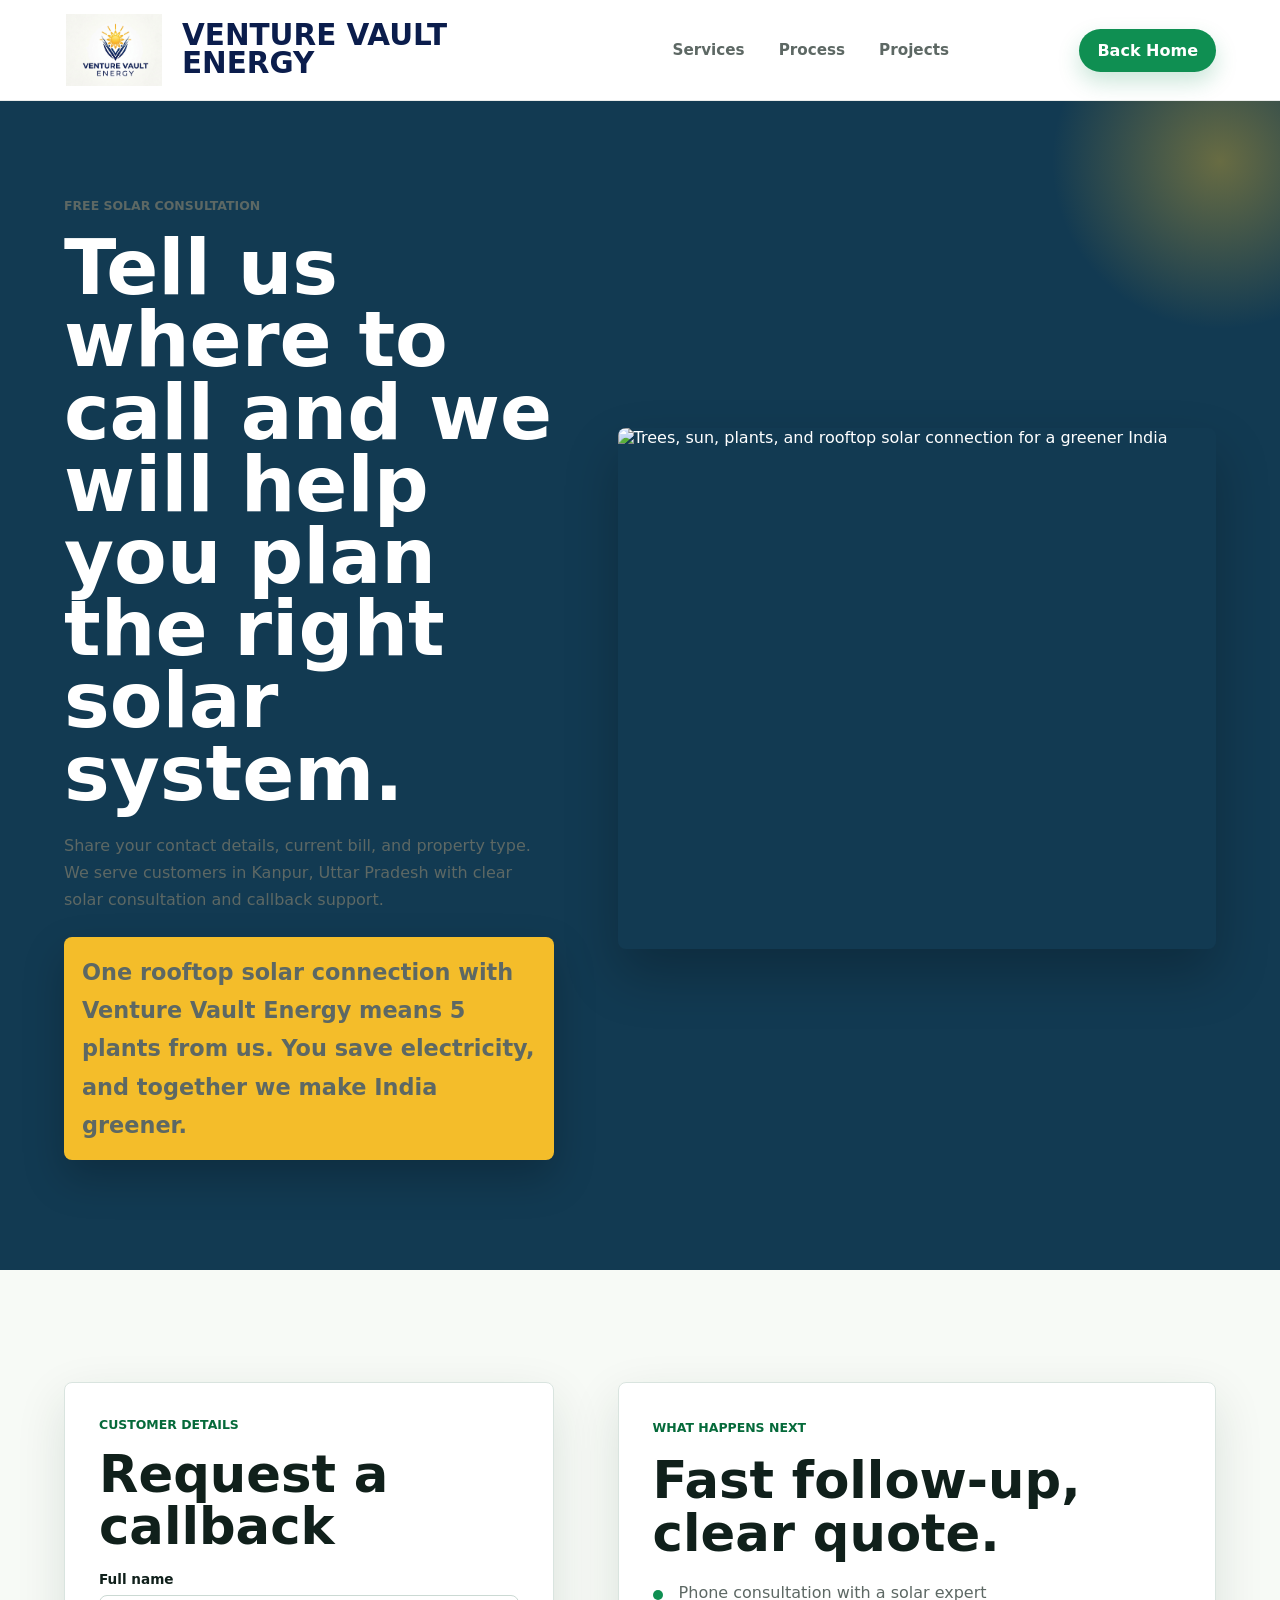
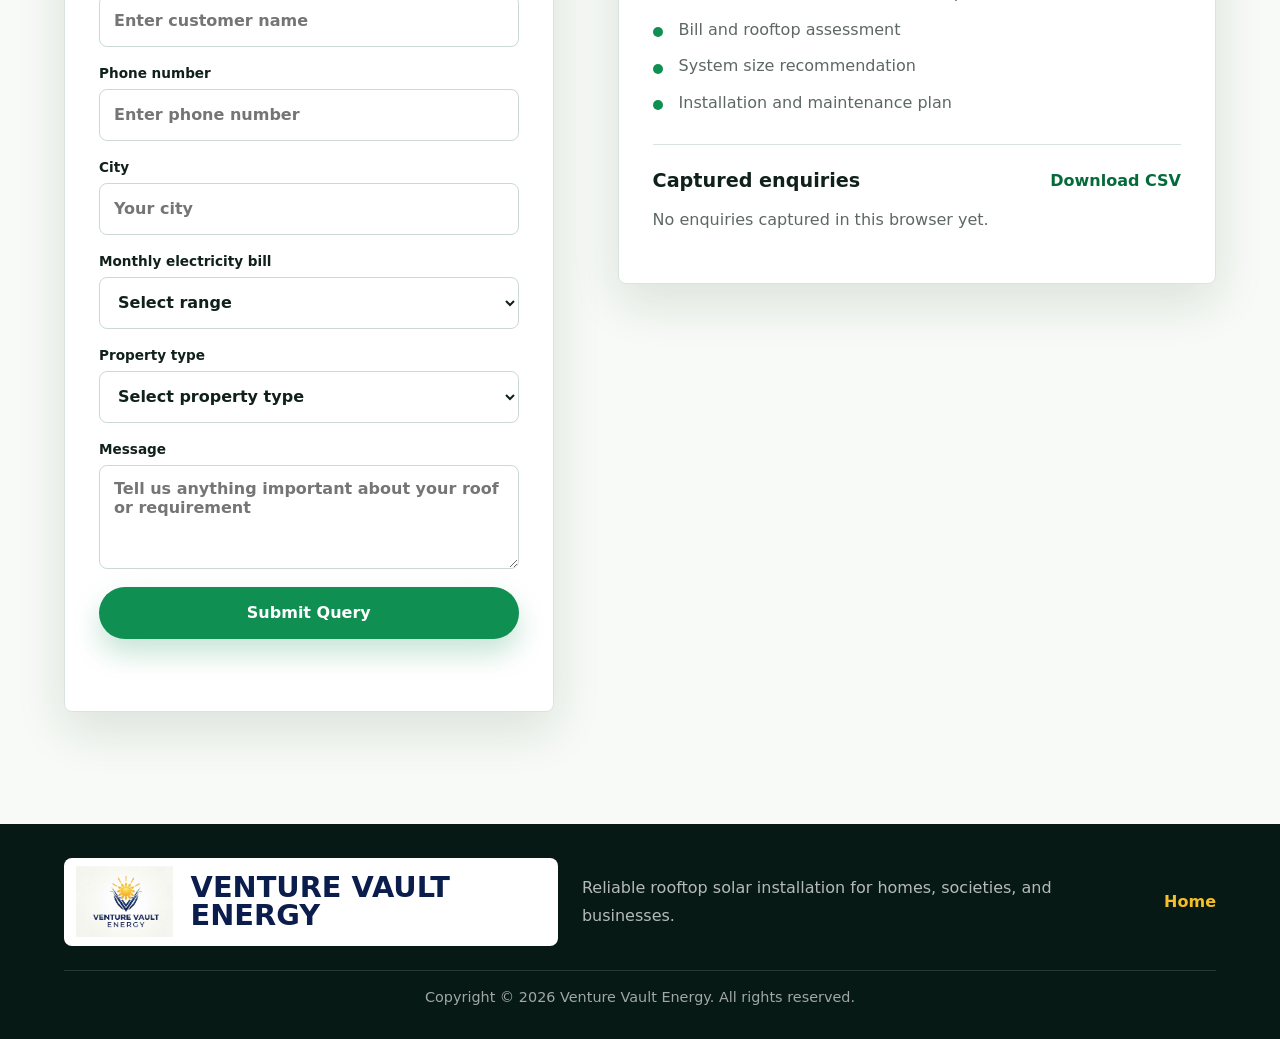
==== query.html @ 75ace48b "Add files via upload" ====
<!doctype html>
<html lang="en">
  <head>
    <meta charset="utf-8">
    <meta name="viewport" content="width=device-width, initial-scale=1">
    <title>Solar Query | Venture Vault Energy</title>
    <meta name="description" content="Share your details with Venture Vault Energy for a rooftop solar consultation.">
    <link rel="stylesheet" href="styles.css">
  </head>
  <body>
    <header class="site-header">
      <a class="brand" href="index.html" aria-label="Venture Vault Energy home">
        <img class="brand-logo" src="logo.jpg" alt="Venture Vault Energy logo" onerror="this.classList.add('is-hidden')">
        <span class="brand-fallback">Venture Vault Energy</span>
      </a>
      <nav class="nav-links" aria-label="Primary navigation">
        <a href="index.html#services">Services</a>
        <a href="index.html#process">Process</a>
        <a href="index.html#projects">Projects</a>
      </nav>
      <a class="header-cta" href="index.html">Back Home</a>
    </header>

    <main>
      <section class="query-hero">
        <div class="section-inner query-hero-grid">
          <div>
            <p class="eyebrow">Free solar consultation</p>
            <h1>Tell us where to call and we will help you plan the right solar system.</h1>
            <p>Share your contact details, current bill, and property type. We serve customers in Kanpur, Uttar Pradesh with clear solar consultation and callback support.</p>
            <p class="eco-promise">One rooftop solar connection with Venture Vault Energy means 5 plants from us. You save electricity, and together we make India greener.</p>
          </div>
          <img src="assets/trees-sun-solar.svg" alt="Trees, sun, plants, and rooftop solar connection for a greener India">
        </div>
      </section>

      <section class="query-section">
        <div class="section-inner query-layout">
          <form class="lead-form" data-lead-form>
            <div class="form-heading">
              <p class="eyebrow dark">Customer details</p>
              <h2>Request a callback</h2>
            </div>
            <label>
              <span>Full name</span>
              <input name="name" autocomplete="name" placeholder="Enter customer name" required>
            </label>
            <label>
              <span>Phone number</span>
              <input name="phone" autocomplete="tel" inputmode="tel" placeholder="Enter phone number" required>
            </label>
            <label>
              <span>City</span>
              <input name="city" autocomplete="address-level2" placeholder="Your city">
            </label>
            <label>
              <span>Monthly electricity bill</span>
              <select name="bill">
                <option value="">Select range</option>
                <option>Rs. 2,000 - Rs. 5,000</option>
                <option>Rs. 5,000 - Rs. 10,000</option>
                <option>Rs. 10,000 - Rs. 25,000</option>
                <option>Above Rs. 25,000</option>
              </select>
            </label>
            <label>
              <span>Property type</span>
              <select name="property">
                <option value="">Select property type</option>
                <option>Independent home</option>
                <option>Housing society</option>
                <option>Commercial building</option>
                <option>Factory or warehouse</option>
              </select>
            </label>
            <label>
              <span>Message</span>
              <textarea name="message" rows="4" placeholder="Tell us anything important about your roof or requirement"></textarea>
            </label>
            <button class="button primary full" type="submit">Submit Query</button>
            <p class="form-status" data-form-status role="status" aria-live="polite"></p>
          </form>

          <aside class="lead-panel">
            <div>
              <p class="eyebrow dark">What happens next</p>
              <h2>Fast follow-up, clear quote.</h2>
              <ul class="check-list">
                <li>Phone consultation with a solar expert</li>
                <li>Bill and rooftop assessment</li>
                <li>System size recommendation</li>
                <li>Installation and maintenance plan</li>
              </ul>
            </div>
            <div class="saved-leads">
              <div class="saved-leads-header">
                <h3>Captured enquiries</h3>
                <button class="text-button" type="button" data-download-leads>Download CSV</button>
              </div>
              <div data-leads-list class="leads-list">
                <p>No enquiries captured in this browser yet.</p>
              </div>
            </div>
          </aside>
        </div>
      </section>
    </main>

    <footer class="site-footer">
      <div class="footer-inner">
        <a class="brand footer-brand" href="index.html">
          <img class="brand-logo" src="logo.jpg" alt="Venture Vault Energy logo" onerror="this.classList.add('is-hidden')">
          <span class="brand-fallback">Venture Vault Energy</span>
        </a>
        <p>Reliable rooftop solar installation for homes, societies, and businesses.</p>
        <a href="index.html">Home</a>
      </div>
      <div class="footer-legal">
        <p>Copyright © 2026 Venture Vault Energy. All rights reserved.</p>
      </div>
    </footer>

    <script src="script.js"></script>
  </body>
</html>
---- styles.css ----
:root {
  --ink: #10201b;
  --muted: #5d6864;
  --line: #d9e4df;
  --paper: #f7faf6;
  --white: #ffffff;
  --green: #0f8f52;
  --green-dark: #056a3a;
  --sun: #f4bd2a;
  --aqua: #dff5ef;
  --blue: #123a52;
  --shadow: 0 18px 50px rgba(13, 50, 37, 0.12);
  --radius: 8px;
}

* {
  box-sizing: border-box;
}

html {
  scroll-behavior: smooth;
}

body {
  margin: 0;
  color: var(--ink);
  background: var(--paper);
  font-family: Inter, ui-sans-serif, system-ui, -apple-system, BlinkMacSystemFont, "Segoe UI", sans-serif;
  overflow-x: hidden;
}

img {
  display: block;
  max-width: 100%;
}

a {
  color: inherit;
  text-decoration: none;
}

.site-header {
  position: sticky;
  top: 0;
  z-index: 20;
  display: flex;
  align-items: center;
  gap: 24px;
  min-height: 78px;
  padding: 14px clamp(18px, 5vw, 64px);
  background: rgba(255, 255, 255, 0.92);
  border-bottom: 1px solid rgba(16, 32, 27, 0.09);
  backdrop-filter: blur(18px);
}

.brand {
  display: flex;
  align-items: center;
  gap: 18px;
  min-width: max-content;
  font-weight: 900;
}

.brand-logo {
  width: 100px;
  height: 72px;
  object-fit: contain;
  border-radius: 0;
  mix-blend-mode: multiply;
}

.brand-logo.is-hidden {
  display: none;
}

.brand-fallback {
  max-width: 360px;
  color: #0b1d4c;
  font-size: clamp(1.55rem, 2.3vw, 2.35rem);
  line-height: 0.95;
  text-transform: uppercase;
}

.nav-links {
  display: flex;
  align-items: center;
  justify-content: center;
  gap: clamp(14px, 3vw, 34px);
  width: 100%;
  color: var(--muted);
  font-size: 0.95rem;
  font-weight: 650;
}

.nav-links a:hover {
  color: var(--green-dark);
}

.header-cta {
  min-width: max-content;
  padding: 12px 18px;
  color: var(--white);
  background: var(--green);
  border-radius: 999px;
  font-weight: 800;
  box-shadow: 0 10px 22px rgba(15, 143, 82, 0.22);
}

.hero {
  position: relative;
  min-height: calc(100vh - 78px);
  overflow: hidden;
  isolation: isolate;
}

.hero-bg {
  position: absolute;
  inset: 0;
  z-index: -2;
  background-image: url("https://images.unsplash.com/photo-1509391366360-2e959784a276?auto=format&fit=crop&w=1800&q=85");
  background-position: center;
  background-size: cover;
}

.hero-overlay {
  position: absolute;
  inset: 0;
  z-index: -1;
  background:
    linear-gradient(90deg, rgba(6, 40, 29, 0.86), rgba(6, 40, 29, 0.56) 48%, rgba(6, 40, 29, 0.18)),
    linear-gradient(0deg, rgba(16, 32, 27, 0.2), rgba(16, 32, 27, 0.05));
}

.hero-content {
  display: flex;
  flex-direction: column;
  justify-content: center;
  min-height: calc(100vh - 78px);
  max-width: 850px;
  padding: 72px clamp(20px, 7vw, 88px) 112px;
  color: var(--white);
}

.eyebrow {
  margin: 0 0 16px;
  color: var(--sun);
  font-size: 0.78rem;
  font-weight: 850;
  letter-spacing: 0;
  text-transform: uppercase;
}

.eyebrow.dark {
  color: var(--green-dark);
}

h1,
h2,
h3,
p {
  margin-top: 0;
}

h1 {
  max-width: 780px;
  margin-bottom: 22px;
  font-size: clamp(3rem, 8vw, 5.9rem);
  line-height: 0.94;
  letter-spacing: 0;
}

h2 {
  margin-bottom: 18px;
  font-size: clamp(2rem, 4vw, 3.5rem);
  line-height: 1.02;
  letter-spacing: 0;
}

h3 {
  margin-bottom: 10px;
  font-size: 1.2rem;
}

.hero-copy {
  max-width: 680px;
  color: rgba(255, 255, 255, 0.88);
  font-size: clamp(1.1rem, 2vw, 1.36rem);
  line-height: 1.55;
}

.hero-offers {
  display: flex;
  flex-wrap: wrap;
  gap: 12px;
  margin: 4px 0 24px;
}

.finance-offer {
  display: inline-flex;
  width: fit-content;
  max-width: min(100%, 520px);
  margin: 0;
  padding: 14px 18px;
  color: #071914;
  background: var(--sun);
  border-radius: 999px;
  font-size: clamp(1rem, 1.8vw, 1.35rem);
  font-weight: 900;
  line-height: 1.25;
  box-shadow: 0 16px 34px rgba(0, 0, 0, 0.2);
}

.hero-actions,
.final-cta-inner {
  display: flex;
  flex-wrap: wrap;
  gap: 14px;
  align-items: center;
}

.button {
  display: inline-flex;
  align-items: center;
  justify-content: center;
  min-height: 52px;
  padding: 15px 22px;
  border: 0;
  border-radius: 999px;
  font: inherit;
  font-weight: 850;
  cursor: pointer;
  transition: transform 0.2s ease, box-shadow 0.2s ease, background 0.2s ease;
}

.button:hover {
  transform: translateY(-1px);
}

.button.primary {
  color: var(--white);
  background: var(--green);
  box-shadow: 0 14px 28px rgba(15, 143, 82, 0.24);
}

.button.primary:hover {
  background: var(--green-dark);
}

.button.secondary {
  color: var(--ink);
  background: var(--sun);
}

.button.full {
  width: 100%;
}

.hero-proof {
  display: flex;
  flex-wrap: wrap;
  gap: 10px;
  margin-top: 28px;
}

.hero-proof span {
  padding: 10px 14px;
  color: var(--white);
  background: rgba(255, 255, 255, 0.14);
  border: 1px solid rgba(255, 255, 255, 0.2);
  border-radius: 999px;
  font-size: 0.9rem;
  font-weight: 750;
}

.section,
.query-section {
  padding: clamp(64px, 9vw, 112px) clamp(18px, 5vw, 64px);
  background: var(--paper);
}

.section-inner {
  max-width: 1180px;
  margin: 0 auto;
}

.section-heading {
  max-width: 760px;
  margin-bottom: 34px;
}

.quick-form-band,
.trust-band,
.savings-band,
.final-cta,
.query-hero {
  padding: clamp(48px, 8vw, 88px) clamp(18px, 5vw, 64px);
}

.quick-form-band {
  background: var(--white);
  border-bottom: 1px solid var(--line);
}

.contact-strip {
  padding: 18px clamp(18px, 5vw, 64px);
  color: var(--white);
  background: #0b1d4c;
}

.contact-strip-inner {
  display: grid;
  grid-template-columns: repeat(3, minmax(0, 1fr));
  gap: 18px;
  align-items: center;
}

.contact-strip span,
.contact-strip strong,
.contact-strip a {
  display: block;
}

.contact-strip span {
  margin-bottom: 4px;
  color: var(--sun);
  font-size: 0.78rem;
  font-weight: 900;
  text-transform: uppercase;
}

.contact-strip strong,
.contact-strip a {
  color: var(--white);
  font-size: clamp(1.05rem, 1.8vw, 1.38rem);
  font-weight: 900;
}

.quick-form-grid,
.savings-grid,
.query-hero-grid,
.query-layout {
  display: grid;
  grid-template-columns: minmax(0, 0.9fr) minmax(320px, 1.1fr);
  gap: clamp(28px, 5vw, 64px);
  align-items: center;
}

.quick-form-grid h2 {
  max-width: 540px;
  font-size: clamp(1.8rem, 3.4vw, 3rem);
}

.mini-lead-form {
  display: grid;
  grid-template-columns: 1fr 1fr auto;
  gap: 14px;
  align-items: end;
}

label {
  display: grid;
  gap: 8px;
  color: var(--ink);
  font-weight: 800;
}

label span {
  font-size: 0.85rem;
}

input,
select,
textarea {
  width: 100%;
  min-height: 52px;
  padding: 13px 14px;
  color: var(--ink);
  background: var(--white);
  border: 1px solid #cbd9d3;
  border-radius: var(--radius);
  font: inherit;
  outline: none;
}

textarea {
  resize: vertical;
}

input:focus,
select:focus,
textarea:focus {
  border-color: var(--green);
  box-shadow: 0 0 0 4px rgba(15, 143, 82, 0.12);
}

.form-status {
  grid-column: 1 / -1;
  min-height: 20px;
  margin: 0;
  color: var(--green-dark);
  font-size: 0.92rem;
  font-weight: 750;
}

.service-grid {
  display: grid;
  grid-template-columns: repeat(3, 1fr);
  gap: 20px;
}

.service-card {
  overflow: hidden;
  background: var(--white);
  border: 1px solid var(--line);
  border-radius: var(--radius);
  box-shadow: var(--shadow);
}

.service-card img {
  width: 100%;
  aspect-ratio: 1.35 / 1;
  object-fit: cover;
}

.service-card div {
  padding: 22px;
}

.service-card p,
.process-grid p,
.lead-panel p,
.footer-inner p,
.savings-grid p,
.query-hero p {
  color: var(--muted);
  line-height: 1.7;
}

.trust-band,
.query-hero {
  color: var(--white);
  background: var(--blue);
}

.trust-layout {
  display: grid;
  grid-template-columns: minmax(0, 0.9fr) minmax(320px, 1fr);
  gap: clamp(28px, 5vw, 64px);
}

.trust-points {
  display: grid;
  gap: 14px;
}

.trust-points div {
  padding: 18px 0 18px 22px;
  border-left: 3px solid var(--sun);
}

.trust-points strong,
.trust-points span {
  display: block;
}

.trust-points span {
  margin-top: 6px;
  color: rgba(255, 255, 255, 0.78);
  line-height: 1.6;
}

.support-highlight {
  padding: 16px clamp(18px, 5vw, 64px);
  background: var(--sun);
  color: #071914;
}

.support-highlight-inner {
  display: flex;
  align-items: center;
  justify-content: center;
  min-height: 52px;
  text-align: center;
}

.support-highlight strong {
  max-width: 860px;
  font-size: clamp(1rem, 2vw, 1.55rem);
  line-height: 1.22;
  text-transform: uppercase;
}

.process-section {
  background: var(--white);
}

.process-grid {
  display: grid;
  grid-template-columns: repeat(4, 1fr);
  gap: 18px;
}

.process-grid article {
  min-height: 260px;
  padding: 26px;
  background: var(--paper);
  border: 1px solid var(--line);
  border-radius: var(--radius);
}

.process-grid span {
  display: inline-flex;
  margin-bottom: 28px;
  color: var(--green-dark);
  font-size: 0.92rem;
  font-weight: 900;
}

.savings-band {
  color: var(--white);
  background:
    linear-gradient(90deg, rgba(6, 61, 37, 0.92), rgba(8, 55, 72, 0.86)),
    url("https://images.unsplash.com/photo-1558449028-b53a39d100fc?auto=format&fit=crop&w=1600&q=80") center / cover;
}

.savings-grid p {
  color: rgba(255, 255, 255, 0.78);
}

.estimator {
  padding: 28px;
  color: var(--ink);
  background: var(--white);
  border-radius: var(--radius);
  box-shadow: var(--shadow);
}

.input-row {
  display: grid;
  grid-template-columns: auto 1fr;
  gap: 10px;
  align-items: center;
  margin-bottom: 18px;
}

.input-row span {
  font-weight: 900;
}

.estimate-output {
  display: flex;
  justify-content: space-between;
  gap: 18px;
  padding: 16px 0;
  border-top: 1px solid var(--line);
}

.estimate-output.highlight-output {
  margin-top: 6px;
  padding: 18px;
  background: var(--aqua);
  border: 1px solid rgba(15, 143, 82, 0.24);
  border-radius: var(--radius);
}

.estimate-output span {
  color: var(--muted);
}

.estimate-output strong {
  font-size: 1.25rem;
}

.highlight-output strong {
  color: var(--green-dark);
  font-size: 1.55rem;
}

.calculator-note {
  margin: 4px 0 18px;
  color: var(--muted);
  font-size: 0.9rem;
  line-height: 1.55;
}

.gallery-section {
  background: var(--paper);
}

.gallery-grid {
  display: grid;
  grid-template-columns: repeat(5, 1fr);
  gap: 14px;
}

.project-card {
  position: relative;
  overflow: hidden;
  min-height: 190px;
  margin: 0;
  background: var(--white);
  border: 1px solid var(--line);
  border-radius: var(--radius);
  box-shadow: var(--shadow);
}

.project-card img {
  width: 100%;
  height: 190px;
  object-fit: cover;
  transition: transform 0.35s ease;
}

.project-card .crop-left {
  object-position: 25% center;
}

.project-card .crop-center {
  object-position: center center;
}

.project-card .crop-right {
  object-position: 75% center;
}

.project-card .crop-top {
  object-position: center 25%;
}

.project-card .crop-bottom {
  object-position: center 75%;
}

.project-card:hover img {
  transform: scale(1.06);
}

.director-message {
  padding: clamp(64px, 9vw, 112px) clamp(18px, 5vw, 64px);
  background: var(--white);
}

.director-message-inner {
  display: grid;
  grid-template-columns: minmax(0, 1.15fr) minmax(300px, 0.85fr);
  gap: clamp(28px, 5vw, 64px);
  align-items: center;
}

.director-message-copy h2 {
  max-width: 820px;
}

.director-message-copy p {
  color: var(--muted);
  font-size: 1.05rem;
  line-height: 1.75;
}

.director-signature {
  margin-top: 24px;
  padding-left: 18px;
  border-left: 4px solid var(--sun);
}

.director-signature span,
.director-signature strong {
  display: block;
}

.director-signature span {
  color: var(--green-dark);
  font-size: 0.82rem;
  font-weight: 900;
  text-transform: uppercase;
}

.director-signature strong {
  margin-top: 4px;
  color: #0b1d4c;
  font-size: clamp(1.45rem, 2.5vw, 2.2rem);
  text-transform: uppercase;
}

.director-stats {
  display: grid;
  gap: 14px;
}

.director-stats div {
  padding: 24px;
  background: var(--paper);
  border: 1px solid var(--line);
  border-radius: var(--radius);
  box-shadow: var(--shadow);
}

.director-stats strong,
.director-stats span {
  display: block;
}

.director-stats strong {
  color: var(--green-dark);
  font-size: clamp(1.55rem, 3vw, 2.35rem);
  line-height: 1;
}

.director-stats span {
  margin-top: 10px;
  color: var(--muted);
  line-height: 1.55;
}

.final-cta {
  color: var(--white);
  background: var(--green-dark);
}

.final-cta-inner {
  justify-content: space-between;
}

.final-cta h2 {
  margin-bottom: 0;
}

.site-footer {
  padding: 34px clamp(18px, 5vw, 64px);
  background: #071914;
  color: var(--white);
}

.footer-inner {
  display: flex;
  align-items: center;
  justify-content: space-between;
  gap: 24px;
  max-width: 1180px;
  margin: 0 auto;
}

.footer-inner p {
  margin: 0;
  color: rgba(255, 255, 255, 0.7);
}

.footer-inner a:last-child {
  color: var(--sun);
  font-weight: 850;
}

.footer-legal {
  max-width: 1180px;
  margin: 24px auto 0;
  padding-top: 18px;
  border-top: 1px solid rgba(255, 255, 255, 0.14);
  text-align: center;
}

.footer-legal p {
  margin: 0;
  color: rgba(255, 255, 255, 0.62);
  font-size: 0.9rem;
}

.footer-brand {
  min-width: 390px;
  padding: 8px 12px;
  background: var(--white);
  border-radius: 8px;
}

.footer-brand .brand-logo {
  width: 100px;
  height: 72px;
}

.footer-brand .brand-fallback {
  color: #0b1d4c;
  font-size: 1.8rem;
}

.query-hero {
  padding-top: clamp(56px, 8vw, 94px);
}

.query-hero h1 {
  font-size: clamp(2.7rem, 6vw, 5.2rem);
}

.query-hero img {
  width: 100%;
  aspect-ratio: 1.15 / 1;
  object-fit: cover;
  border-radius: var(--radius);
  box-shadow: 0 26px 54px rgba(0, 0, 0, 0.24);
}

.eco-promise {
  display: inline-flex;
  max-width: 680px;
  margin-top: 8px;
  padding: 16px 18px;
  color: #071914;
  background: var(--sun);
  border-radius: var(--radius);
  font-size: clamp(1.05rem, 2vw, 1.4rem);
  font-weight: 900;
  line-height: 1.35;
  box-shadow: 0 18px 42px rgba(0, 0, 0, 0.22);
}

.query-layout {
  align-items: start;
}

.lead-form,
.lead-panel {
  background: var(--white);
  border: 1px solid var(--line);
  border-radius: var(--radius);
  box-shadow: var(--shadow);
}

.lead-form {
  display: grid;
  gap: 18px;
  padding: clamp(22px, 4vw, 34px);
}

.form-heading h2 {
  margin-bottom: 0;
}

.lead-panel {
  display: grid;
  gap: 28px;
  padding: clamp(22px, 4vw, 34px);
}

.check-list {
  display: grid;
  gap: 12px;
  margin: 22px 0 0;
  padding: 0;
  list-style: none;
}

.check-list li {
  position: relative;
  padding-left: 26px;
  color: var(--muted);
  line-height: 1.55;
}

.check-list li::before {
  content: "";
  position: absolute;
  left: 0;
  top: 0.58em;
  width: 10px;
  height: 10px;
  background: var(--green);
  border-radius: 50%;
}

.saved-leads {
  padding-top: 24px;
  border-top: 1px solid var(--line);
}

.saved-leads-header {
  display: flex;
  align-items: center;
  justify-content: space-between;
  gap: 12px;
  margin-bottom: 14px;
}

.saved-leads-header h3 {
  margin: 0;
}

.text-button {
  padding: 0;
  color: var(--green-dark);
  background: transparent;
  border: 0;
  font: inherit;
  font-weight: 850;
  cursor: pointer;
}

.leads-list {
  display: grid;
  gap: 10px;
}

.lead-item {
  display: grid;
  gap: 3px;
  padding: 14px;
  background: var(--paper);
  border: 1px solid var(--line);
  border-radius: var(--radius);
}

.lead-item strong {
  font-size: 1rem;
}

.lead-item span {
  color: var(--muted);
  font-size: 0.92rem;
}

@media (max-width: 980px) {
  .site-header {
    flex-wrap: wrap;
  }

  .nav-links {
    order: 3;
    justify-content: flex-start;
    overflow-x: auto;
  }

  .header-cta {
    margin-left: auto;
  }

  .quick-form-grid,
  .savings-grid,
  .query-hero-grid,
  .query-layout,
  .trust-layout,
  .director-message-inner {
    grid-template-columns: 1fr;
  }

  .mini-lead-form,
  .service-grid,
  .process-grid,
  .contact-strip-inner {
    grid-template-columns: 1fr 1fr;
  }

  .gallery-grid {
    grid-template-columns: repeat(2, 1fr);
  }
}

@media (max-width: 680px) {
  .site-header {
    gap: 12px;
    min-height: auto;
  }

  .brand-logo {
    width: 78px;
    height: 56px;
  }

  .brand-fallback {
    max-width: 230px;
    font-size: 1.22rem;
  }

  .header-cta {
    width: 100%;
    text-align: center;
  }

  .hero,
  .hero-content {
    min-height: 760px;
  }

  .hero-content {
    padding-top: 58px;
    padding-bottom: 76px;
  }

  h1 {
    font-size: clamp(2.7rem, 16vw, 4.2rem);
  }

  .mini-lead-form,
  .service-grid,
  .process-grid,
  .contact-strip-inner,
  .gallery-grid {
    grid-template-columns: 1fr;
  }

  .quick-form-band,
  .trust-band,
  .savings-band,
  .final-cta,
  .query-hero,
  .section,
  .query-section {
    padding-left: 18px;
    padding-right: 18px;
  }

  .footer-inner,
  .final-cta-inner {
    align-items: flex-start;
    flex-direction: column;
  }

  .saved-leads-header {
    align-items: flex-start;
    flex-direction: column;
  }
}

.site-header {
  animation: slideDown 0.7s ease both;
}

.hero-bg {
  animation: slowZoom 18s ease-in-out infinite alternate;
}

.hero-content > *,
.query-hero-grid > *,
.query-layout > * {
  animation: fadeUp 0.82s ease both;
}

.hero-content > :nth-child(2) {
  animation-delay: 0.08s;
}

.hero-content > :nth-child(3) {
  animation-delay: 0.16s;
}

.hero-content > :nth-child(4) {
  animation-delay: 0.24s;
}

.hero-content > :nth-child(5),
.query-hero-grid > :nth-child(2),
.query-layout > :nth-child(2) {
  animation-delay: 0.32s;
}

.hero-content > :nth-child(6) {
  animation-delay: 0.4s;
}

.finance-offer {
  animation: gentleFloat 4.8s ease-in-out infinite;
}

.finance-offer:nth-child(2) {
  animation-delay: 0.7s;
}

.header-cta,
.button {
  position: relative;
  overflow: hidden;
}

.header-cta::after,
.button.primary::after {
  content: "";
  position: absolute;
  inset: 0;
  background: linear-gradient(110deg, transparent 0%, rgba(255, 255, 255, 0.28) 45%, transparent 70%);
  transform: translateX(-120%);
  animation: buttonShine 3.6s ease-in-out infinite;
}

.button:hover {
  transform: translateY(-3px);
}

.hero-proof span,
.service-card,
.process-grid article,
.gallery-grid img,
.estimator,
.lead-form,
.lead-panel {
  transition: transform 0.28s ease, box-shadow 0.28s ease, background 0.28s ease;
}

.hero-proof span:hover,
.service-card:hover,
.process-grid article:hover,
.gallery-grid img:hover,
.estimator:hover,
.lead-form:hover,
.lead-panel:hover {
  transform: translateY(-6px);
  box-shadow: 0 24px 70px rgba(13, 50, 37, 0.18);
}

.hero-proof span:hover {
  background: rgba(255, 255, 255, 0.22);
}

.support-highlight {
  position: relative;
  overflow: hidden;
}

.support-highlight::before {
  content: "";
  position: absolute;
  inset: 0;
  background: linear-gradient(110deg, transparent 10%, rgba(255, 255, 255, 0.38) 50%, transparent 90%);
  transform: translateX(-100%);
  animation: supportSweep 4s ease-in-out infinite;
}

.support-highlight-inner {
  position: relative;
  z-index: 1;
}

.query-hero {
  position: relative;
  overflow: hidden;
}

.query-hero::before {
  content: "";
  position: absolute;
  right: -120px;
  top: -120px;
  width: 360px;
  height: 360px;
  background: radial-gradient(circle, rgba(244, 189, 42, 0.38), transparent 66%);
  pointer-events: none;
  animation: pulseGlow 5s ease-in-out infinite;
}

.query-hero img {
  animation: imageFloat 5.8s ease-in-out infinite;
}

.estimate-output strong {
  transition: transform 0.2s ease, color 0.2s ease;
}

.estimate-output strong.is-updated {
  color: var(--green-dark);
  transform: scale(1.08);
}

.lead-item {
  animation: fadeUp 0.45s ease both;
}

.reveal-on-scroll {
  opacity: 0;
  transform: translateY(26px);
  transition: opacity 0.7s ease, transform 0.7s ease;
}

.reveal-on-scroll.is-visible {
  opacity: 1;
  transform: translateY(0);
}

@keyframes slideDown {
  from {
    opacity: 0;
    transform: translateY(-16px);
  }
  to {
    opacity: 1;
    transform: translateY(0);
  }
}

@keyframes fadeUp {
  from {
    opacity: 0;
    transform: translateY(22px);
  }
  to {
    opacity: 1;
    transform: translateY(0);
  }
}

@keyframes slowZoom {
  from {
    transform: scale(1);
  }
  to {
    transform: scale(1.08);
  }
}

@keyframes gentleFloat {
  0%,
  100% {
    transform: translateY(0);
  }
  50% {
    transform: translateY(-7px);
  }
}

@keyframes imageFloat {
  0%,
  100% {
    transform: translateY(0) rotate(0deg);
  }
  50% {
    transform: translateY(-10px) rotate(-0.6deg);
  }
}

@keyframes buttonShine {
  0%,
  45% {
    transform: translateX(-120%);
  }
  72%,
  100% {
    transform: translateX(120%);
  }
}

@keyframes supportSweep {
  0%,
  42% {
    transform: translateX(-100%);
  }
  72%,
  100% {
    transform: translateX(100%);
  }
}

@keyframes pulseGlow {
  0%,
  100% {
    opacity: 0.45;
    transform: scale(1);
  }
  50% {
    opacity: 0.75;
    transform: scale(1.12);
  }
}

@media (prefers-reduced-motion: reduce) {
  *,
  *::before,
  *::after {
    animation-duration: 0.01ms !important;
    animation-iteration-count: 1 !important;
    scroll-behavior: auto !important;
    transition-duration: 0.01ms !important;
  }

  .reveal-on-scroll {
    opacity: 1;
    transform: none;
  }
}
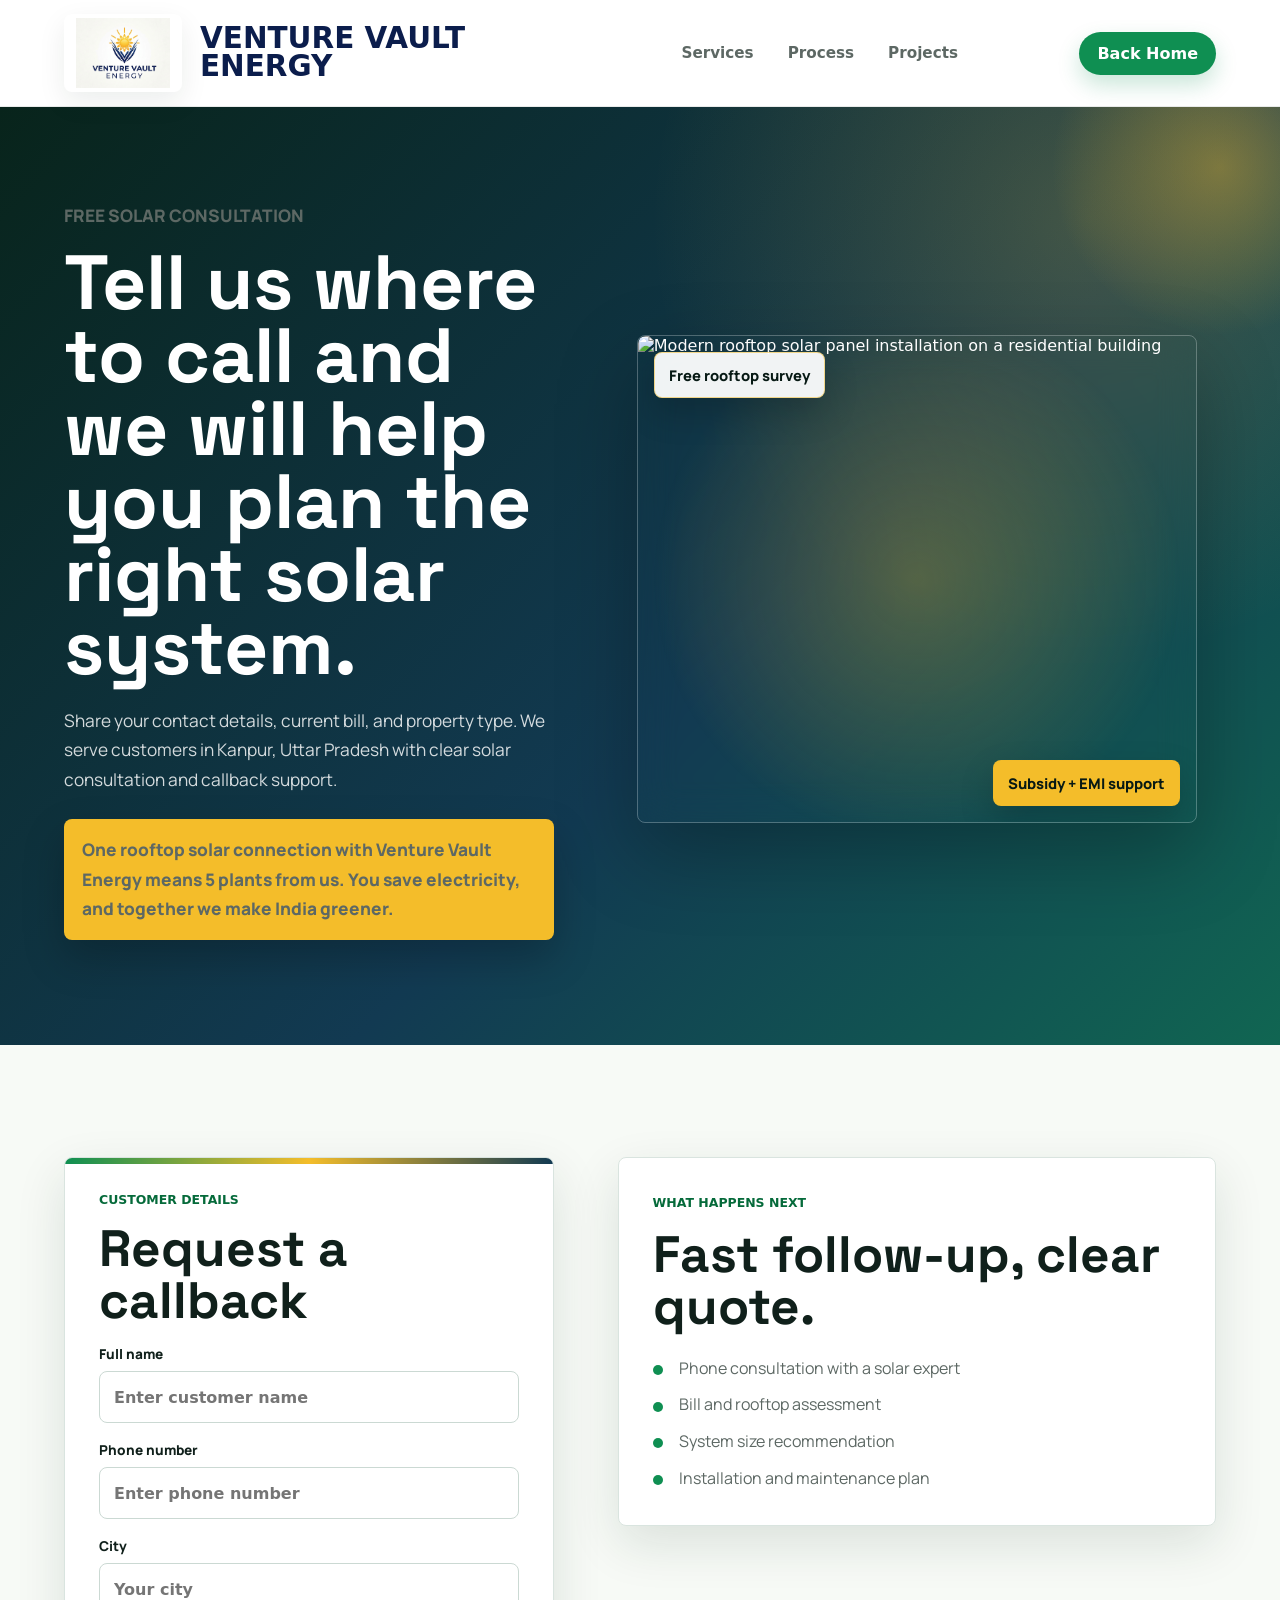
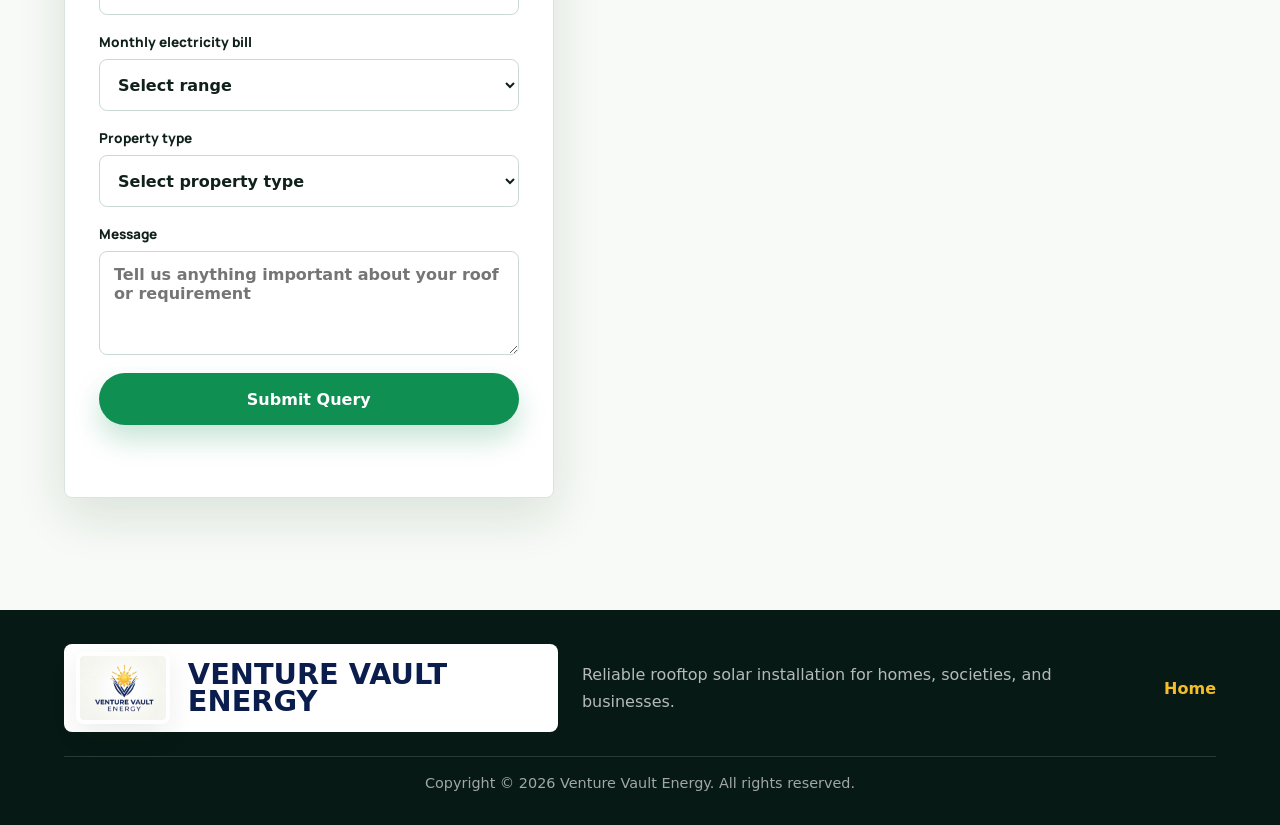
==== commit 18eb9ce5: "Add files via upload" ====
--- a/query.html
+++ b/query.html
@@ -5,6 +5,9 @@
     <meta name="viewport" content="width=device-width, initial-scale=1">
     <title>Solar Query | Venture Vault Energy</title>
     <meta name="description" content="Share your details with Venture Vault Energy for a rooftop solar consultation.">
+    <link rel="preconnect" href="https://fonts.googleapis.com">
+    <link rel="preconnect" href="https://fonts.gstatic.com" crossorigin>
+    <link href="https://fonts.googleapis.com/css2?family=Manrope:wght@500;600;700;800&family=Space+Grotesk:wght@600;700&display=swap" rel="stylesheet">
     <link rel="stylesheet" href="styles.css">
   </head>
   <body>
@@ -30,13 +33,21 @@
             <p>Share your contact details, current bill, and property type. We serve customers in Kanpur, Uttar Pradesh with clear solar consultation and callback support.</p>
             <p class="eco-promise">One rooftop solar connection with Venture Vault Energy means 5 plants from us. You save electricity, and together we make India greener.</p>
           </div>
-          <img src="assets/trees-sun-solar.svg" alt="Trees, sun, plants, and rooftop solar connection for a greener India">
+          <div class="query-image-stage">
+            <img class="query-installation-image" src="https://images.unsplash.com/photo-1497440001374-f26997328c1b?auto=format&fit=crop&w=1100&q=88" alt="Modern rooftop solar panel installation on a residential building">
+            <div class="query-image-badge top">Free rooftop survey</div>
+            <div class="query-image-badge bottom">Subsidy + EMI support</div>
+          </div>
         </div>
       </section>
 
       <section class="query-section">
         <div class="section-inner query-layout">
-          <form class="lead-form" data-lead-form>
+          <form class="lead-form" name="solar-query" method="POST" data-netlify="true" netlify-honeypot="bot-field" data-lead-form data-netlify-submit>
+            <input type="hidden" name="form-name" value="solar-query">
+            <p class="hidden-field">
+              <label>Do not fill this field <input name="bot-field"></label>
+            </p>
             <div class="form-heading">
               <p class="eyebrow dark">Customer details</p>
               <h2>Request a callback</h2>
@@ -92,15 +103,6 @@
                 <li>Installation and maintenance plan</li>
               </ul>
             </div>
-            <div class="saved-leads">
-              <div class="saved-leads-header">
-                <h3>Captured enquiries</h3>
-                <button class="text-button" type="button" data-download-leads>Download CSV</button>
-              </div>
-              <div data-leads-list class="leads-list">
-                <p>No enquiries captured in this browser yet.</p>
-              </div>
-            </div>
           </aside>
         </div>
       </section>
--- a/styles.css
+++ b/styles.css
@@ -62,11 +62,13 @@
 }
 
 .brand-logo {
-  width: 100px;
-  height: 72px;
+  width: 118px;
+  height: 78px;
   object-fit: contain;
-  border-radius: 0;
-  mix-blend-mode: multiply;
+  padding: 4px;
+  background: var(--white);
+  border-radius: 8px;
+  box-shadow: 0 10px 28px rgba(16, 32, 27, 0.08);
 }
 
 .brand-logo.is-hidden {
@@ -386,6 +388,10 @@
   resize: vertical;
 }
 
+.hidden-field {
+  display: none;
+}
+
 input:focus,
 select:focus,
 textarea:focus {
@@ -635,9 +641,60 @@
   transform: scale(1.06);
 }
 
+.reviews-section {
+  background: var(--white);
+}
+
+.reviews-grid {
+  display: grid;
+  grid-template-columns: repeat(3, 1fr);
+  gap: 18px;
+}
+
+.review-card {
+  display: grid;
+  gap: 14px;
+  min-height: 280px;
+  padding: 26px;
+  background: var(--paper);
+  border: 1px solid var(--line);
+  border-radius: var(--radius);
+  box-shadow: var(--shadow);
+}
+
+.review-stars {
+  color: var(--sun);
+  font-size: 1.12rem;
+  font-weight: 900;
+}
+
+.review-card p {
+  margin-bottom: 4px;
+  color: var(--muted);
+  font-size: 1.02rem;
+  line-height: 1.7;
+}
+
+.review-card strong,
+.review-card span {
+  display: block;
+}
+
+.review-card strong {
+  margin-top: auto;
+  color: var(--ink);
+  font-size: 1.05rem;
+}
+
+.review-card span {
+  color: var(--green-dark);
+  font-size: 0.92rem;
+  font-weight: 800;
+}
+
 .director-message {
   padding: clamp(64px, 9vw, 112px) clamp(18px, 5vw, 64px);
-  background: var(--white);
+  background: var(--paper);
 }
 
 .director-message-inner {
@@ -783,18 +840,89 @@
 
 .query-hero {
   padding-top: clamp(56px, 8vw, 94px);
+  background:
+    radial-gradient(circle at 85% 12%, rgba(244, 189, 42, 0.22), transparent 32%),
+    linear-gradient(135deg, #08241b 0%, #123a52 58%, #0f8f52 140%);
 }
 
 .query-hero h1 {
-  font-size: clamp(2.7rem, 6vw, 5.2rem);
+  max-width: 760px;
+  font-family: "Space Grotesk", Inter, ui-sans-serif, system-ui, sans-serif;
+  font-size: clamp(2.75rem, 6vw, 5.45rem);
+  line-height: 0.95;
+}
+
+.query-hero p {
+  font-family: "Manrope", Inter, ui-sans-serif, system-ui, sans-serif;
+  font-size: 1.08rem;
+}
+
+.query-hero .query-hero-grid > div > p:not(.eyebrow):not(.eco-promise) {
+  color: rgba(255, 255, 255, 0.82);
+}
+
+.query-image-stage {
+  position: relative;
+  justify-self: center;
+  width: 100%;
+  max-width: 560px;
+  padding: 0;
+  overflow: hidden;
+  background: transparent;
+  border: 1px solid rgba(255, 255, 255, 0.26);
+  border-radius: 8px;
+  box-shadow: 0 30px 80px rgba(0, 0, 0, 0.26);
+  backdrop-filter: blur(18px);
+}
+
+.query-image-stage::before {
+  content: "";
+  position: absolute;
+  inset: -22px;
+  z-index: -1;
+  background: radial-gradient(circle, rgba(244, 189, 42, 0.28), transparent 66%);
+  animation: pulseGlow 4.8s ease-in-out infinite;
 }
 
 .query-hero img {
   width: 100%;
   aspect-ratio: 1.15 / 1;
   object-fit: cover;
-  border-radius: var(--radius);
-  box-shadow: 0 26px 54px rgba(0, 0, 0, 0.24);
+  object-position: center;
+  border-radius: 8px;
+  box-shadow: none;
+}
+
+.query-hero img.query-installation-image {
+  object-position: center 50%;
+}
+
+.query-image-badge {
+  position: absolute;
+  z-index: 2;
+  max-width: 210px;
+  padding: 12px 14px;
+  color: #071914;
+  background: rgba(255, 255, 255, 0.94);
+  border: 1px solid rgba(244, 189, 42, 0.52);
+  border-radius: 8px;
+  font-family: "Manrope", Inter, ui-sans-serif, system-ui, sans-serif;
+  font-size: 0.92rem;
+  font-weight: 900;
+  box-shadow: 0 14px 34px rgba(0, 0, 0, 0.18);
+  animation: badgeFloat 4.5s ease-in-out infinite;
+}
+
+.query-image-badge.top {
+  top: 16px;
+  left: 16px;
+}
+
+.query-image-badge.bottom {
+  right: 16px;
+  bottom: 16px;
+  background: var(--sun);
+  animation-delay: 0.8s;
 }
 
 .eco-promise {
@@ -824,9 +952,29 @@
 }
 
 .lead-form {
+  position: relative;
+  overflow: hidden;
   display: grid;
   gap: 18px;
   padding: clamp(22px, 4vw, 34px);
+}
+
+.lead-form::before {
+  content: "";
+  position: absolute;
+  inset: 0 0 auto;
+  height: 6px;
+  background: linear-gradient(90deg, var(--green), var(--sun), var(--blue));
+}
+
+.lead-form h2,
+.lead-panel h2 {
+  font-family: "Space Grotesk", Inter, ui-sans-serif, system-ui, sans-serif;
+}
+
+.lead-form label span,
+.lead-panel li {
+  font-family: "Manrope", Inter, ui-sans-serif, system-ui, sans-serif;
 }
 
 .form-heading h2 {
@@ -865,23 +1013,6 @@
   border-radius: 50%;
 }
 
-.saved-leads {
-  padding-top: 24px;
-  border-top: 1px solid var(--line);
-}
-
-.saved-leads-header {
-  display: flex;
-  align-items: center;
-  justify-content: space-between;
-  gap: 12px;
-  margin-bottom: 14px;
-}
-
-.saved-leads-header h3 {
-  margin: 0;
-}
-
 .text-button {
   padding: 0;
   color: var(--green-dark);
@@ -892,11 +1023,6 @@
   cursor: pointer;
 }
 
-.leads-list {
-  display: grid;
-  gap: 10px;
-}
-
 .lead-item {
   display: grid;
   gap: 3px;
@@ -941,6 +1067,7 @@
 
   .mini-lead-form,
   .service-grid,
+  .reviews-grid,
   .process-grid,
   .contact-strip-inner {
     grid-template-columns: 1fr 1fr;
@@ -988,6 +1115,7 @@
 
   .mini-lead-form,
   .service-grid,
+  .reviews-grid,
   .process-grid,
   .contact-strip-inner,
   .gallery-grid {
@@ -1005,16 +1133,32 @@
     padding-right: 18px;
   }
 
+  .query-image-stage {
+    padding: 8px;
+  }
+
+  .query-image-badge {
+    left: 12px;
+    right: 12px;
+    max-width: none;
+    font-size: 0.82rem;
+  }
+
+  .query-image-badge.top {
+    top: 18px;
+  }
+
+  .query-image-badge.bottom {
+    right: 12px;
+    bottom: 18px;
+  }
+
   .footer-inner,
   .final-cta-inner {
     align-items: flex-start;
     flex-direction: column;
   }
 
-  .saved-leads-header {
-    align-items: flex-start;
-    flex-direction: column;
-  }
 }
 
 .site-header {
@@ -1085,6 +1229,7 @@
 .service-card,
 .process-grid article,
 .gallery-grid img,
+.review-card,
 .estimator,
 .lead-form,
 .lead-panel {
@@ -1095,6 +1240,7 @@
 .service-card:hover,
 .process-grid article:hover,
 .gallery-grid img:hover,
+.review-card:hover,
 .estimator:hover,
 .lead-form:hover,
 .lead-panel:hover {
@@ -1211,6 +1357,16 @@
   }
 }
 
+@keyframes badgeFloat {
+  0%,
+  100% {
+    transform: translateY(0);
+  }
+  50% {
+    transform: translateY(-3px);
+  }
+}
+
 @keyframes imageFloat {
   0%,
   100% {
